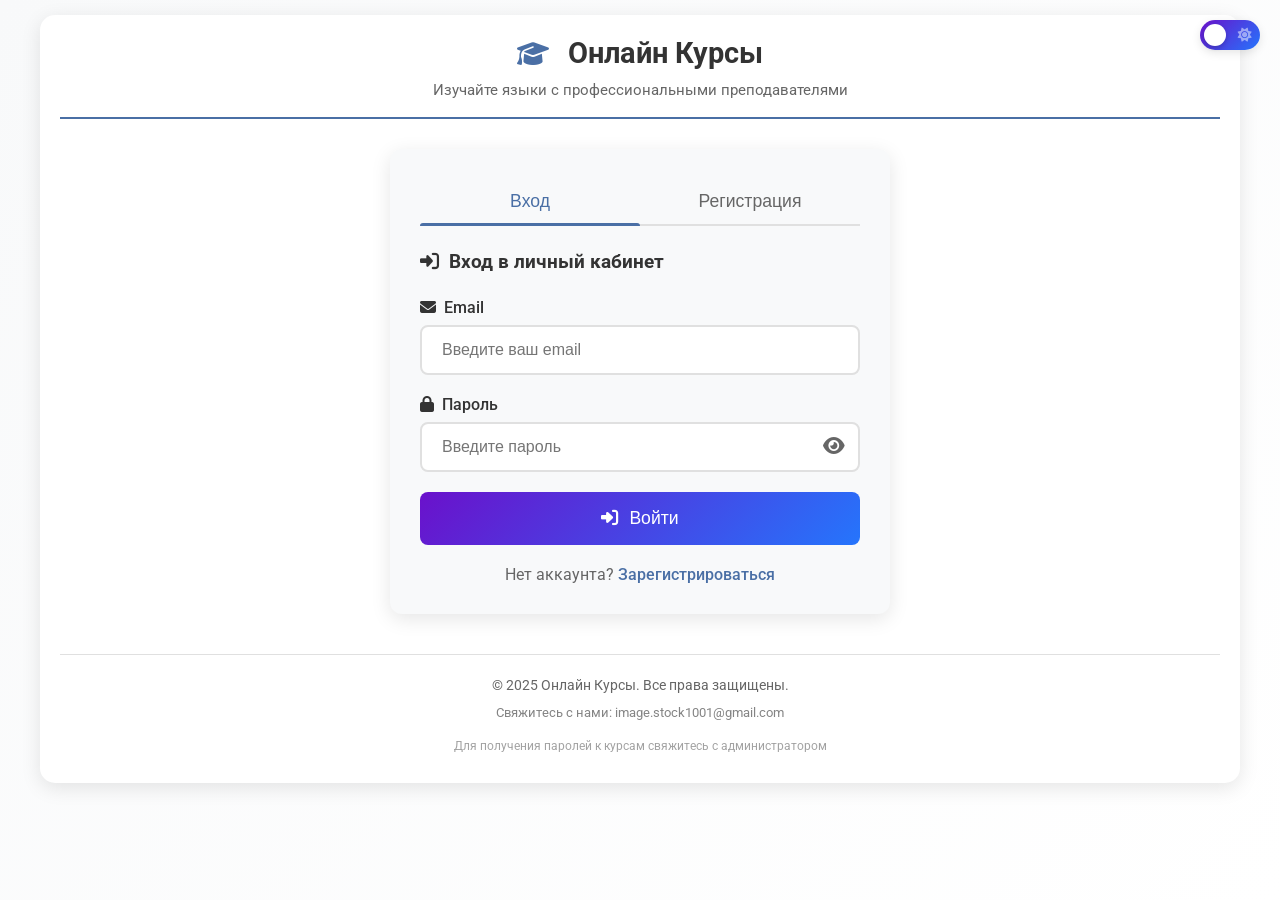
==== index.html @ f132fda6 "Add files via upload" ====
<!DOCTYPE html>
<html lang="ru">
<head>
    <meta charset="UTF-8">
    <meta name="viewport" content="width=device-width, initial-scale=1.0, maximum-scale=5.0, user-scalable=yes">
    <meta name="apple-mobile-web-app-capable" content="yes">
    <meta name="format-detection" content="telephone=no">
    <title>Онлайн Курсы</title>
    <link rel="stylesheet" href="style.css">
    <link rel="stylesheet" href="https://cdnjs.cloudflare.com/ajax/libs/font-awesome/6.4.0/css/all.min.css">
    <link href="https://fonts.googleapis.com/css2?family=Roboto:wght@300;400;500;700&display=swap" rel="stylesheet">
    <link rel="icon" href="data:image/svg+xml,<svg xmlns=%22http://www.w3.org/2000/svg%22 viewBox=%220 0 100 100%22><text y=%22.9em%22 font-size=%2290%22>📚</text></svg>">
</head>
<body>
    <!-- Переключатель темы -->
    <div class="theme-switcher">
        <button id="theme-toggle" class="theme-toggle" aria-label="Переключить тему">
            <i class="fas fa-moon"></i>
            <i class="fas fa-sun"></i>
            <span class="theme-ball"></span>
        </button>
    </div>

    <!-- Кнопка личного кабинета -->
    <div class="user-menu">
        <button id="user-menu-btn" class="user-menu-btn" aria-label="Личный кабинет">
            <i class="fas fa-user-circle"></i>
            <span id="username-display" class="username-display"></span>
        </button>
    </div>

    <div class="container">
        <!-- Шапка сайта -->
        <header>
            <h1><i class="fas fa-graduation-cap"></i> Онлайн Курсы</h1>
            <p class="subtitle">Изучайте языки с профессиональными преподавателями</p>
        </header>

        <!-- Контейнер для авторизации/регистрации -->
        <div id="auth-container" class="auth-container">
            <div class="auth-tabs">
                <button id="login-tab" class="auth-tab active">Вход</button>
                <button id="register-tab" class="auth-tab">Регистрация</button>
            </div>
            
            <!-- Форма входа -->
            <div id="login-form" class="auth-form active">
                <h3><i class="fas fa-sign-in-alt"></i> Вход в личный кабинет</h3>
                <div class="form-group">
                    <label for="login-email"><i class="fas fa-envelope"></i> Email</label>
                    <input type="email" id="login-email" placeholder="Введите ваш email" required>
                </div>
                <div class="form-group">
                    <label for="login-password"><i class="fas fa-lock"></i> Пароль</label>
                    <div class="password-input-group">
                        <input type="password" id="login-password" placeholder="Введите пароль" required>
                        <button type="button" class="toggle-password-btn" data-target="login-password">
                            <i class="fas fa-eye"></i>
                        </button>
                    </div>
                </div>
                <button id="login-btn" class="auth-btn">
                    <i class="fas fa-sign-in-alt"></i> Войти
                </button>
                <p class="auth-switch">
                    Нет аккаунта? <a href="#" id="switch-to-register">Зарегистрироваться</a>
                </p>
                <div id="login-error" class="error-message hidden"></div>
            </div>
            
            <!-- Форма регистрации -->
            <div id="register-form" class="auth-form">
                <h3><i class="fas fa-user-plus"></i> Регистрация</h3>
                <div class="form-group">
                    <label for="register-name"><i class="fas fa-user"></i> Имя</label>
                    <input type="text" id="register-name" placeholder="Введите ваше имя" required>
                </div>
                <div class="form-group">
                    <label for="register-email"><i class="fas fa-envelope"></i> Email</label>
                    <input type="email" id="register-email" placeholder="Введите ваш email" required>
                </div>
                <div class="form-group">
                    <label for="register-password"><i class="fas fa-lock"></i> Пароль</label>
                    <div class="password-input-group">
                        <input type="password" id="register-password" placeholder="Придумайте пароль (мин. 6 символов)" required>
                        <button type="button" class="toggle-password-btn" data-target="register-password">
                            <i class="fas fa-eye"></i>
                        </button>
                    </div>
                </div>
                <div class="form-group">
                    <label for="register-confirm-password"><i class="fas fa-lock"></i> Подтвердите пароль</label>
                    <div class="password-input-group">
                        <input type="password" id="register-confirm-password" placeholder="Повторите пароль" required>
                        <button type="button" class="toggle-password-btn" data-target="register-confirm-password">
                            <i class="fas fa-eye"></i>
                        </button>
                    </div>
                </div>
                <button id="register-btn" class="auth-btn">
                    <i class="fas fa-user-plus"></i> Зарегистрироваться
                </button>
                <p class="auth-switch">
                    Уже есть аккаунт? <a href="#" id="switch-to-login">Войти</a>
                </p>
                <div id="register-error" class="error-message hidden"></div>
            </div>
        </div>

        <!-- Контейнер для основного контента (виден после авторизации) -->
        <div id="main-content" class="main-content hidden">
            <!-- Разделы курсов -->
            <div class="language-selector">
                <button id="russian-btn" class="lang-btn">
                    <i class="fas fa-book"></i> <span class="btn-text">Русский язык</span>
                    <span class="lock-icon"><i class="fas fa-lock"></i></span>
                </button>
                <button id="english-btn" class="lang-btn">
                    <i class="fas fa-globe"></i> <span class="btn-text">Английский язык</span>
                    <span class="lock-icon"><i class="fas fa-lock"></i></span>
                </button>
            </div>

            <!-- Контейнер для уроков -->
            <div class="lessons-container">
                <h2 id="current-language">Выберите курс для просмотра уроков</h2>
                <div id="lessons-list" class="lessons-list">
                    <!-- Сообщение о необходимости выбора курса -->
                    <div class="select-course-message">
                        <i class="fas fa-key"></i>
                        <h3>Доступ к урокам защищен паролем</h3>
                        <p>Выберите курс и введите пароль для просмотра уроков</p>
                    </div>
                </div>
            </div>

            <!-- Модальное окно для ввода пароля -->
            <div id="password-modal" class="password-modal hidden">
                <div class="modal-content">
                    <div class="modal-header">
                        <h3><i class="fas fa-lock"></i> Требуется пароль</h3>
                        <button id="close-modal" class="close-btn">
                            <i class="fas fa-times"></i>
                        </button>
                    </div>
                    <div class="modal-body">
                        <p id="modal-message">Введите пароль для доступа к курсу</p>
                        <div class="password-input-group">
                            <input type="password" id="password-input" placeholder="Введите пароль" autocomplete="off">
                            <button id="toggle-password" class="toggle-password-btn">
                                <i class="fas fa-eye"></i>
                            </button>
                        </div>
                        <p class="password-hint">Подсказка: Пароль состоит из 5 цифр</p>
                        <div id="password-error" class="error-message hidden">
                            <i class="fas fa-exclamation-circle"></i>
                            <span>Неверный пароль. Попробуйте снова.</span>
                        </div>
                    </div>
                    <div class="modal-footer">
                        <button id="cancel-password" class="cancel-btn">
                            Отмена
                        </button>
                        <button id="submit-password" class="submit-btn">
                            Войти
                        </button>
                    </div>
                </div>
            </div>
        </div>

        <!-- Затемнение фона при открытом видео -->
        <div id="video-overlay" class="video-overlay hidden"></div>

        <!-- Плеер для видео -->
        <div id="video-player" class="video-player hidden">
            <div class="player-header">
                <h3 id="lesson-title">Название урока</h3>
                <button id="close-player" class="close-btn" aria-label="Закрыть плеер">
                    <i class="fas fa-times"></i>
                </button>
            </div>
            
            <div class="video-wrapper">
                <iframe id="youtube-video" width="560" height="315" 
                        src="" 
                        title="YouTube video player" 
                        frameborder="0" 
                        allow="accelerometer; autoplay; clipboard-write; encrypted-media; gyroscope; picture-in-picture; fullscreen"
                        allowfullscreen
                        loading="lazy">
                </iframe>
            </div>
            
            <div class="lesson-materials">
                <h4 id="materials-title"><i class="fas fa-file-alt"></i> Материалы к уроку:</h4>
                <a id="notes-link" href="#" target="_blank" class="notes-btn">
                    <i class="fas fa-download"></i> Скачать конспект (PDF)
                </a>
                <button id="back-to-lessons" class="back-btn">
                    <i class="fas fa-arrow-left"></i> <span class="btn-text">Вернуться к списку уроков</span>
                </button>
            </div>
        </div>

        <!-- Модальное окно личного кабинета -->
        <div id="user-modal" class="user-modal hidden">
            <div class="modal-content">
                <div class="modal-header">
                    <h3><i class="fas fa-user-circle"></i> Личный кабинет</h3>
                    <button id="close-user-modal" class="close-btn">
                        <i class="fas fa-times"></i>
                    </button>
                </div>
                <div class="modal-body">
                    <div class="user-info">
                        <div class="user-avatar">
                            <i class="fas fa-user-circle"></i>
                        </div>
                        <div class="user-details">
                            <h4 id="user-modal-name"></h4>
                            <p id="user-modal-email"></p>
                            <p class="user-reg-date">Зарегистрирован: <span id="user-reg-date"></span></p>
                        </div>
                    </div>
                    
                    <div class="user-progress">
                        <h4><i class="fas fa-chart-line"></i> Прогресс обучения</h4>
                        <div class="progress-stats">
                            <div class="progress-stat">
                                <span class="stat-label">Русский язык:</span>
                                <span class="stat-value" id="russian-progress">0%</span>
                                <div class="stat-bar">
                                    <div class="stat-progress" id="russian-progress-bar" style="width: 0%"></div>
                                </div>
                            </div>
                            <div class="progress-stat">
                                <span class="stat-label">Английский язык:</span>
                                <span class="stat-value" id="english-progress">0%</span>
                                <div class="stat-bar">
                                    <div class="stat-progress" id="english-progress-bar" style="width: 0%"></div>
                                </div>
                            </div>
                        </div>
                    </div>
                    
                    <div class="user-access">
                        <h4><i class="fas fa-key"></i> Доступ к курсам</h4>
                        <div class="access-list">
                            <div class="access-item">
                                <i class="fas fa-book"></i>
                                <span>Русский язык:</span>
                                <span class="access-status" id="russian-access">Заблокирован</span>
                            </div>
                            <div class="access-item">
                                <i class="fas fa-globe"></i>
                                <span>Английский язык:</span>
                                <span class="access-status" id="english-access">Заблокирован</span>
                            </div>
                        </div>
                    </div>
                </div>
                <div class="modal-footer">
                    <button id="logout-btn" class="logout-btn">
                        <i class="fas fa-sign-out-alt"></i> Выйти
                    </button>
                </div>
            </div>
        </div>

        <!-- Подвал -->
        <footer>
            <p>© 2025 Онлайн Курсы. Все права защищены.</p>
            <p class="contact">Свяжитесь с нами: image.stock1001@gmail.com</p>
            <p class="admin-hint">Для получения паролей к курсам свяжитесь с администратором</p>
        </footer>
    </div>

    <script src="script.js"></script>
</body>
</html>
---- style.css ----
/* Общие стили */
* {
    margin: 0;
    padding: 0;
    box-sizing: border-box;
    -webkit-tap-highlight-color: transparent;
}

:root {
    --primary-color: #4a6fa5;
    --secondary-color: #ff416c;
    --background-color: #ffffff;
    --surface-color: #f8f9fa;
    --text-color: #333333;
    --text-secondary: #666666;
    --border-color: #e0e0e0;
    --shadow-color: rgba(0, 0, 0, 0.1);
    --card-background: #ffffff;
    --gradient-primary: linear-gradient(135deg, #6a11cb 0%, #2575fc 100%);
    --gradient-secondary: linear-gradient(135deg, #ff416c 0%, #ff4b2b 100%);
    --gradient-success: linear-gradient(135deg, #00b09b 0%, #96c93d 100%);
    --error-color: #dc3545;
    --success-color: #28a745;
    --warning-color: #ffc107;
    --info-color: #17a2b8;
}

[data-theme="dark"] {
    --primary-color: #5d8cc9;
    --secondary-color: #ff6b8b;
    --background-color: #1a1a2e;
    --surface-color: #252537;
    --text-color: #e0e0e0;
    --text-secondary: #b0b0b0;
    --border-color: #333344;
    --shadow-color: rgba(0, 0, 0, 0.3);
    --card-background: #2d2d44;
    --gradient-primary: linear-gradient(135deg, #7a1bd6 0%, #3a85ff 100%);
    --gradient-secondary: linear-gradient(135deg, #ff6b8b 0%, #ff6b52 100%);
    --gradient-success: linear-gradient(135deg, #00d0b0 0%, #a6d93d 100%);
    --error-color: #e74c3c;
    --success-color: #2ecc71;
    --warning-color: #f39c12;
    --info-color: #3498db;
}

body {
    font-family: 'Roboto', sans-serif;
    background: linear-gradient(135deg, var(--surface-color) 0%, var(--background-color) 100%);
    min-height: 100vh;
    padding: 15px;
    color: var(--text-color);
    -webkit-font-smoothing: antialiased;
    -moz-osx-font-smoothing: grayscale;
    transition: background-color 0.3s ease, color 0.3s ease;
}

.container {
    max-width: 1200px;
    margin: 0 auto;
    background-color: var(--background-color);
    border-radius: 15px;
    box-shadow: 0 5px 20px var(--shadow-color);
    padding: 20px;
    position: relative;
    transition: background-color 0.3s ease, box-shadow 0.3s ease;
}

/* Переключатель темы */
.theme-switcher {
    position: fixed;
    top: 20px;
    right: 20px;
    z-index: 1000;
}

.theme-toggle {
    width: 60px;
    height: 30px;
    background: var(--gradient-primary);
    border: none;
    border-radius: 30px;
    cursor: pointer;
    position: relative;
    display: flex;
    align-items: center;
    justify-content: space-between;
    padding: 0 8px;
    transition: all 0.3s ease;
    box-shadow: 0 3px 10px var(--shadow-color);
}

.theme-toggle i {
    font-size: 14px;
    color: white;
    z-index: 1;
    transition: opacity 0.3s ease;
}

.theme-toggle .fa-moon {
    opacity: 1;
}

.theme-toggle .fa-sun {
    opacity: 0.5;
}

[data-theme="dark"] .theme-toggle .fa-moon {
    opacity: 0.5;
}

[data-theme="dark"] .theme-toggle .fa-sun {
    opacity: 1;
}

.theme-ball {
    position: absolute;
    left: 4px;
    width: 22px;
    height: 22px;
    background: white;
    border-radius: 50%;
    transition: transform 0.3s ease;
    box-shadow: 0 2px 5px rgba(0, 0, 0, 0.2);
}

[data-theme="dark"] .theme-ball {
    transform: translateX(30px);
}

.theme-toggle:hover {
    transform: scale(1.05);
}

.theme-toggle:active {
    transform: scale(0.95);
}

/* Кнопка личного кабинета */
.user-menu {
    position: fixed;
    top: 20px;
    left: 20px;
    z-index: 1000;
}

.user-menu-btn {
    background: var(--gradient-primary);
    color: white;
    border: none;
    border-radius: 50px;
    padding: 10px 20px;
    cursor: pointer;
    display: flex;
    align-items: center;
    gap: 10px;
    font-size: 1rem;
    font-weight: 500;
    transition: all 0.3s ease;
    box-shadow: 0 3px 10px var(--shadow-color);
}

.user-menu-btn:hover {
    transform: translateY(-2px);
    box-shadow: 0 5px 15px var(--shadow-color);
}

.user-menu-btn:active {
    transform: scale(0.95);
}

.username-display {
    display: none;
}

@media (min-width: 768px) {
    .username-display {
        display: inline;
    }
}

/* Шапка */
header {
    text-align: center;
    margin-bottom: 30px;
    padding-bottom: 15px;
    border-bottom: 2px solid var(--primary-color);
    transition: border-color 0.3s ease;
}

header h1 {
    color: var(--text-color);
    font-size: 1.8rem;
    margin-bottom: 8px;
    line-height: 1.3;
    transition: color 0.3s ease;
}

header h1 i {
    color: var(--primary-color);
    margin-right: 12px;
    font-size: 1.6rem;
    transition: color 0.3s ease;
}

.subtitle {
    color: var(--text-secondary);
    font-size: 0.95rem;
    line-height: 1.4;
    transition: color 0.3s ease;
}

/* Контейнер авторизации */
.auth-container {
    max-width: 500px;
    margin: 0 auto 40px;
    background: var(--surface-color);
    border-radius: 12px;
    padding: 30px;
    box-shadow: 0 5px 20px var(--shadow-color);
    transition: all 0.3s ease;
}

.auth-tabs {
    display: flex;
    margin-bottom: 25px;
    border-bottom: 2px solid var(--border-color);
}

.auth-tab {
    flex: 1;
    padding: 12px 20px;
    background: none;
    border: none;
    font-size: 1.1rem;
    font-weight: 500;
    color: var(--text-secondary);
    cursor: pointer;
    transition: all 0.3s ease;
    position: relative;
}

.auth-tab.active {
    color: var(--primary-color);
}

.auth-tab.active::after {
    content: '';
    position: absolute;
    bottom: -2px;
    left: 0;
    right: 0;
    height: 3px;
    background: var(--primary-color);
    border-radius: 3px 3px 0 0;
}

.auth-tab:hover:not(.active) {
    color: var(--text-color);
}

.auth-form {
    display: none;
    animation: fadeIn 0.4s ease;
}

.auth-form.active {
    display: block;
}

.auth-form h3 {
    margin-bottom: 25px;
    color: var(--text-color);
    display: flex;
    align-items: center;
    gap: 10px;
}

.form-group {
    margin-bottom: 20px;
}

.form-group label {
    display: block;
    margin-bottom: 8px;
    font-weight: 500;
    color: var(--text-color);
    display: flex;
    align-items: center;
    gap: 8px;
}

.form-group input {
    width: 100%;
    padding: 14px 20px;
    font-size: 1rem;
    border: 2px solid var(--border-color);
    border-radius: 8px;
    background: var(--background-color);
    color: var(--text-color);
    transition: all 0.3s ease;
}

.form-group input:focus {
    outline: none;
    border-color: var(--primary-color);
    box-shadow: 0 0 0 3px rgba(74, 111, 165, 0.2);
}

.password-input-group {
    position: relative;
}

.password-input-group input {
    padding-right: 50px;
}

.toggle-password-btn {
    position: absolute;
    right: 10px;
    top: 50%;
    transform: translateY(-50%);
    background: none;
    border: none;
    color: var(--text-secondary);
    cursor: pointer;
    padding: 5px;
    font-size: 1.2rem;
    transition: color 0.3s ease;
}

.toggle-password-btn:hover {
    color: var(--primary-color);
}

.auth-btn {
    width: 100%;
    padding: 16px;
    background: var(--gradient-primary);
    color: white;
    border: none;
    border-radius: 8px;
    font-size: 1.1rem;
    font-weight: 500;
    cursor: pointer;
    transition: all 0.3s ease;
    display: flex;
    align-items: center;
    justify-content: center;
    gap: 10px;
    margin-top: 10px;
}

.auth-btn:hover {
    transform: translateY(-2px);
    box-shadow: 0 5px 15px rgba(106, 17, 203, 0.3);
}

.auth-btn:active {
    transform: scale(0.98);
}

.auth-switch {
    text-align: center;
    margin-top: 20px;
    color: var(--text-secondary);
}

.auth-switch a {
    color: var(--primary-color);
    text-decoration: none;
    font-weight: 500;
    transition: color 0.3s ease;
}

.auth-switch a:hover {
    text-decoration: underline;
}

.error-message {
    background: rgba(220, 53, 69, 0.1);
    border: 1px solid var(--error-color);
    border-radius: 6px;
    padding: 12px 15px;
    margin-top: 15px;
    color: var(--error-color);
    display: none;
}

.error-message.active {
    display: block;
    animation: fadeIn 0.3s ease;
}

.success-message {
    background: rgba(40, 167, 69, 0.1);
    border: 1px solid var(--success-color);
    border-radius: 6px;
    padding: 12px 15px;
    margin-top: 15px;
    color: var(--success-color);
    display: none;
}

.success-message.active {
    display: block;
    animation: fadeIn 0.3s ease;
}

/* Основной контент */
.main-content {
    opacity: 1;
    transition: opacity 0.3s ease;
}

.main-content.hidden {
    opacity: 0;
    display: none;
}

/* Выбор языка */
.language-selector {
    display: flex;
    justify-content: center;
    gap: 15px;
    margin-bottom: 30px;
    flex-wrap: wrap;
}

.lang-btn {
    padding: 14px 20px;
    font-size: 1rem;
    border: none;
    border-radius: 50px;
    background: var(--gradient-primary);
    color: white;
    cursor: pointer;
    transition: all 0.3s ease;
    display: flex;
    align-items: center;
    justify-content: center;
    gap: 8px;
    box-shadow: 0 4px 12px rgba(106, 17, 203, 0.25);
    min-width: 140px;
    min-height: 54px;
    touch-action: manipulation;
    position: relative;
}

.lang-btn:active {
    transform: scale(0.98);
}

.lang-btn:hover {
    transform: translateY(-2px);
    box-shadow: 0 6px 18px rgba(106, 17, 203, 0.35);
}

.lang-btn.active {
    background: var(--gradient-secondary);
    box-shadow: 0 4px 12px rgba(255, 65, 108, 0.25);
}

.lang-btn.active .lock-icon {
    display: none;
}

.lock-icon {
    font-size: 0.9rem;
    opacity: 0.9;
}

.btn-text {
    font-weight: 500;
}

/* Сообщение о выборе курса */
.select-course-message {
    text-align: center;
    padding: 40px 20px;
    background: var(--surface-color);
    border-radius: 12px;
    border: 2px dashed var(--border-color);
}

.select-course-message i {
    font-size: 3rem;
    color: var(--primary-color);
    margin-bottom: 20px;
    display: block;
}

.select-course-message h3 {
    color: var(--text-color);
    margin-bottom: 15px;
    font-size: 1.5rem;
}

.select-course-message p {
    color: var(--text-secondary);
    font-size: 1rem;
    line-height: 1.5;
}

/* Контейнер уроков */
.lessons-container {
    background: var(--surface-color);
    border-radius: 12px;
    padding: 20px;
    margin-bottom: 25px;
    transition: background-color 0.3s ease;
}

.lessons-container h2 {
    color: var(--text-color);
    margin-bottom: 20px;
    text-align: center;
    font-size: 1.5rem;
    line-height: 1.3;
    padding: 0 10px;
    transition: color 0.3s ease;
}

/* Список уроков */
.lessons-list {
    display: grid;
    grid-template-columns: repeat(auto-fill, minmax(280px, 1fr));
    gap: 16px;
}

.lesson-card {
    background: var(--card-background);
    border-radius: 10px;
    padding: 18px;
    box-shadow: 0 3px 8px var(--shadow-color);
    transition: all 0.3s ease;
    border-left: 5px solid var(--primary-color);
    cursor: pointer;
    display: flex;
    flex-direction: column;
    min-height: 140px;
    touch-action: manipulation;
    position: relative;
    -webkit-user-select: none;
    user-select: none;
}

.lesson-card:active {
    transform: scale(0.98);
}

.lesson-card:hover {
    transform: translateY(-4px);
    box-shadow: 0 5px 15px var(--shadow-color);
}

.lesson-number {
    display: inline-flex;
    align-items: center;
    justify-content: center;
    background: var(--primary-color);
    color: white;
    width: 32px;
    height: 32px;
    border-radius: 50%;
    font-weight: bold;
    margin-bottom: 12px;
    font-size: 0.9rem;
    flex-shrink: 0;
}

.lesson-card h3 {
    color: var(--text-color);
    margin-bottom: 8px;
    font-size: 1.1rem;
    line-height: 1.4;
    flex-grow: 1;
    overflow: hidden;
    display: -webkit-box;
    -webkit-line-clamp: 2;
    -webkit-box-orient: vertical;
    transition: color 0.3s ease;
}

.lesson-card p {
    color: var(--text-secondary);
    font-size: 0.85rem;
    line-height: 1.4;
    margin-bottom: 12px;
    display: -webkit-box;
    -webkit-line-clamp: 2;
    -webkit-box-orient: vertical;
    overflow: hidden;
    transition: color 0.3s ease;
}

.lesson-meta {
    display: flex;
    justify-content: space-between;
    align-items: center;
    margin-top: auto;
    font-size: 0.85rem;
    color: var(--text-secondary);
    transition: color 0.3s ease;
}

.lesson-meta span {
    display: flex;
    align-items: center;
    gap: 5px;
}

/* Затемнение фона */
.video-overlay {
    position: fixed;
    top: 0;
    left: 0;
    right: 0;
    bottom: 0;
    background: rgba(0, 0, 0, 0.7);
    z-index: 999;
    opacity: 0;
    transition: opacity 0.3s ease;
    pointer-events: none;
}

.video-overlay.active {
    opacity: 1;
    pointer-events: all;
}

.video-overlay.hidden {
    display: none;
}

/* Модальные окна */
.password-modal,
.user-modal {
    position: fixed;
    top: 0;
    left: 0;
    right: 0;
    bottom: 0;
    background: rgba(0, 0, 0, 0.8);
    display: flex;
    align-items: center;
    justify-content: center;
    z-index: 2000;
    opacity: 0;
    transition: opacity 0.3s ease;
    pointer-events: none;
}

.password-modal.active,
.user-modal.active {
    opacity: 1;
    pointer-events: all;
}

.password-modal.hidden,
.user-modal.hidden {
    display: none;
}

.modal-content {
    background: var(--background-color);
    border-radius: 12px;
    width: 90%;
    max-width: 500px;
    box-shadow: 0 10px 40px rgba(0, 0, 0, 0.3);
    overflow: hidden;
    transform: translateY(-20px);
    transition: transform 0.3s ease;
}

.password-modal.active .modal-content,
.user-modal.active .modal-content {
    transform: translateY(0);
}

.modal-header {
    padding: 20px 24px;
    border-bottom: 1px solid var(--border-color);
    display: flex;
    justify-content: space-between;
    align-items: center;
    background: var(--gradient-primary);
    color: white;
}

.modal-header h3 {
    margin: 0;
    font-size: 1.3rem;
    display: flex;
    align-items: center;
    gap: 10px;
}

.modal-body {
    padding: 24px;
    max-height: 70vh;
    overflow-y: auto;
}

.modal-body p {
    margin-bottom: 20px;
    color: var(--text-color);
    font-size: 1rem;
    line-height: 1.5;
}

.password-input-group {
    position: relative;
    margin-bottom: 15px;
}

#password-input {
    width: 100%;
    padding: 14px 50px 14px 20px;
    font-size: 1.1rem;
    border: 2px solid var(--border-color);
    border-radius: 8px;
    background: var(--surface-color);
    color: var(--text-color);
    transition: all 0.3s ease;
}

#password-input:focus {
    outline: none;
    border-color: var(--primary-color);
    box-shadow: 0 0 0 3px rgba(74, 111, 165, 0.2);
}

.password-hint {
    font-size: 0.9rem !important;
    color: var(--text-secondary) !important;
    margin-top: 10px !important;
    margin-bottom: 5px !important;
    opacity: 0.8;
}

.modal-footer {
    padding: 20px 24px;
    border-top: 1px solid var(--border-color);
    display: flex;
    justify-content: flex-end;
    gap: 15px;
}

.cancel-btn, .submit-btn {
    padding: 12px 24px;
    border: none;
    border-radius: 6px;
    font-size: 1rem;
    font-weight: 500;
    cursor: pointer;
    transition: all 0.3s ease;
}

.cancel-btn {
    background: var(--surface-color);
    color: var(--text-color);
}

.cancel-btn:hover {
    background: var(--border-color);
}

.submit-btn {
    background: var(--gradient-success);
    color: white;
}

.submit-btn:hover {
    transform: translateY(-2px);
    box-shadow: 0 4px 12px rgba(0, 176, 155, 0.25);
}

/* Личный кабинет */
.user-info {
    display: flex;
    align-items: center;
    gap: 20px;
    margin-bottom: 25px;
    padding-bottom: 20px;
    border-bottom: 1px solid var(--border-color);
}

.user-avatar {
    font-size: 4rem;
    color: var(--primary-color);
}

.user-details h4 {
    margin: 0 0 5px 0;
    font-size: 1.4rem;
    color: var(--text-color);
}

.user-details p {
    margin: 0 0 5px 0;
    color: var(--text-secondary);
}

.user-reg-date {
    font-size: 0.9rem !important;
    opacity: 0.8;
}

.user-progress {
    margin-bottom: 25px;
    padding-bottom: 20px;
    border-bottom: 1px solid var(--border-color);
}

.user-progress h4,
.user-access h4 {
    margin-bottom: 15px;
    display: flex;
    align-items: center;
    gap: 10px;
    color: var(--text-color);
}

.progress-stats {
    display: flex;
    flex-direction: column;
    gap: 15px;
}

.progress-stat {
    display: flex;
    flex-direction: column;
    gap: 8px;
}

.stat-label {
    display: flex;
    justify-content: space-between;
    font-size: 0.95rem;
    color: var(--text-color);
}

.stat-value {
    font-weight: 500;
    color: var(--primary-color);
}

.stat-bar {
    height: 8px;
    background: var(--surface-color);
    border-radius: 4px;
    overflow: hidden;
}

.stat-progress {
    height: 100%;
    background: var(--gradient-primary);
    border-radius: 4px;
    transition: width 0.5s ease;
}

.access-list {
    display: flex;
    flex-direction: column;
    gap: 15px;
}

.access-item {
    display: flex;
    align-items: center;
    gap: 15px;
    padding: 12px 15px;
    background: var(--surface-color);
    border-radius: 8px;
    border-left: 4px solid var(--border-color);
}

.access-item i {
    font-size: 1.2rem;
    color: var(--primary-color);
    width: 24px;
}

.access-item span:first-of-type {
    flex: 1;
    color: var(--text-color);
}

.access-status {
    font-weight: 500;
    padding: 4px 12px;
    border-radius: 20px;
    font-size: 0.9rem;
}

.access-status:not([class*="unlocked"]) {
    background: rgba(220, 53, 69, 0.1);
    color: var(--error-color);
}

.access-status.unlocked {
    background: rgba(40, 167, 69, 0.1);
    color: var(--success-color);
}

.logout-btn {
    background: var(--gradient-secondary);
    color: white;
    border: none;
    padding: 12px 24px;
    border-radius: 6px;
    font-size: 1rem;
    font-weight: 500;
    cursor: pointer;
    transition: all 0.3s ease;
    display: flex;
    align-items: center;
    justify-content: center;
    gap: 10px;
    width: 100%;
}

.logout-btn:hover {
    transform: translateY(-2px);
    box-shadow: 0 4px 12px rgba(255, 65, 108, 0.25);
}

.logout-btn:active {
    transform: scale(0.98);
}

/* Видео плеер */
.video-player {
    position: fixed;
    top: 50%;
    left: 50%;
    transform: translate(-50%, -50%);
    background: var(--background-color);
    border-radius: 12px;
    padding: 0;
    box-shadow: 0 10px 40px rgba(0, 0, 0, 0.3);
    z-index: 1000;
    overflow: hidden;
    width: 90%;
    max-width: 900px;
    max-height: 90vh;
    display: flex;
    flex-direction: column;
    transition: opacity 0.3s ease, transform 0.3s ease, background-color 0.3s ease;
}

.video-player.hidden {
    opacity: 0;
    transform: translate(-50%, -50%) scale(0.9);
    pointer-events: none;
}

.video-player:not(.hidden) {
    opacity: 1;
    transform: translate(-50%, -50%) scale(1);
    pointer-events: all;
}

.player-header {
    display: flex;
    justify-content: space-between;
    align-items: center;
    padding: 20px 20px 15px 20px;
    border-bottom: 1px solid var(--border-color);
    background: var(--background-color);
    position: sticky;
    top: 0;
    z-index: 10;
    flex-shrink: 0;
    transition: background-color 0.3s ease, border-color 0.3s ease;
}

.player-header h3 {
    color: var(--text-color);
    font-size: 1.3rem;
    line-height: 1.4;
    margin-right: 15px;
    flex: 1;
    padding-right: 10px;
    margin: 0;
    transition: color 0.3s ease;
}

.close-btn {
    background: var(--secondary-color);
    color: white;
    border: none;
    width: 40px;
    height: 40px;
    border-radius: 50%;
    cursor: pointer;
    font-size: 1.2rem;
    display: flex;
    align-items: center;
    justify-content: center;
    transition: all 0.3s ease;
    flex-shrink: 0;
    touch-action: manipulation;
}

.close-btn:active {
    transform: scale(0.95);
}

.close-btn:hover {
    background: var(--secondary-color);
    filter: brightness(1.1);
}

.video-wrapper {
    position: relative;
    padding-bottom: 56.25%; /* 16:9 соотношение сторон */
    height: 0;
    background: #000;
    flex-shrink: 0;
}

.video-wrapper iframe {
    position: absolute;
    top: 0;
    left: 0;
    width: 100%;
    height: 100%;
    border: none;
}

/* Материалы урока */
.lesson-materials {
    background: var(--surface-color);
    padding: 20px;
    border-radius: 0;
    margin-top: 0;
    flex-shrink: 0;
    transition: background-color 0.3s ease;
}

.lesson-materials h4 {
    color: var(--text-color);
    margin-bottom: 15px;
    display: flex;
    align-items: center;
    gap: 10px;
    font-size: 1.1rem;
    transition: color 0.3s ease;
}

.notes-btn {
    display: inline-flex;
    align-items: center;
    justify-content: center;
    background: var(--gradient-success);
    color: white;
    padding: 14px 20px;
    border-radius: 50px;
    text-decoration: none;
    font-weight: 500;
    transition: all 0.3s ease;
    margin-bottom: 15px;
    box-shadow: 0 4px 12px rgba(0, 176, 155, 0.25);
    width: 100%;
    font-size: 0.95rem;
    touch-action: manipulation;
    gap: 8px;
}

.notes-btn:active {
    transform: scale(0.98);
}

.notes-btn:hover {
    transform: translateY(-2px);
    box-shadow: 0 6px 16px rgba(0, 176, 155, 0.35);
}

.back-btn {
    background: #6c757d;
    color: white;
    border: none;
    padding: 14px 20px;
    border-radius: 50px;
    cursor: pointer;
    font-weight: 500;
    transition: all 0.3s ease;
    display: flex;
    align-items: center;
    justify-content: center;
    gap: 8px;
    width: 100%;
    font-size: 0.95rem;
    touch-action: manipulation;
}

.back-btn:active {
    transform: scale(0.98);
}

.back-btn:hover {
    background: #5a6268;
    transform: translateY(-2px);
}

/* Подвал */
footer {
    text-align: center;
    margin-top: 30px;
    padding-top: 20px;
    border-top: 1px solid var(--border-color);
    color: var(--text-secondary);
    font-size: 0.85rem;
    line-height: 1.5;
    transition: color 0.3s ease, border-color 0.3s ease;
}

footer p {
    margin-bottom: 8px;
}

.contact {
    font-size: 0.8rem;
    opacity: 0.8;
}

.admin-hint {
    font-size: 0.75rem;
    opacity: 0.6;
    margin-top: 15px !important;
}

/* Анимации */
@keyframes fadeIn {
    from { 
        opacity: 0; 
        transform: translateY(15px); 
    }
    to { 
        opacity: 1; 
        transform: translateY(0); 
    }
}

@keyframes modalSlideIn {
    from { 
        opacity: 0; 
        transform: translate(-50%, -50%) scale(0.9); 
    }
    to { 
        opacity: 1; 
        transform: translate(-50%, -50%) scale(1); 
    }
}

@keyframes shake {
    0%, 100% { transform: translateX(0); }
    10%, 30%, 50%, 70%, 90% { transform: translateX(-5px); }
    20%, 40%, 60%, 80% { transform: translateX(5px); }
}

.lesson-card {
    animation: fadeIn 0.4s ease forwards;
    animation-delay: calc(var(--index, 0) * 0.05s);
}

.video-player:not(.hidden) {
    animation: modalSlideIn 0.3s ease-out;
}

.shake {
    animation: shake 0.5s ease-in-out;
}

/* Адаптивность для очень маленьких экранов */
@media (max-width: 480px) {
    .container {
        padding: 15px;
        border-radius: 12px;
    }
    
    .theme-switcher {
        top: 10px;
        right: 10px;
    }
    
    .theme-toggle {
        width: 50px;
        height: 26px;
    }
    
    .theme-ball {
        width: 20px;
        height: 20px;
    }
    
    [data-theme="dark"] .theme-ball {
        transform: translateX(24px);
    }
    
    .user-menu {
        top: 10px;
        left: 10px;
    }
    
    .user-menu-btn {
        padding: 8px 15px;
        font-size: 0.9rem;
    }
    
    header h1 {
        font-size: 1.6rem;
        margin-top: 40px;
    }
    
    .subtitle {
        font-size: 0.9rem;
    }
    
    .auth-container {
        padding: 20px 15px;
        margin-bottom: 30px;
    }
    
    .auth-tab {
        padding: 10px 15px;
        font-size: 1rem;
    }
    
    .language-selector {
        flex-direction: column;
        align-items: stretch;
        gap: 12px;
    }
    
    .lang-btn {
        width: 100%;
        min-width: auto;
        justify-content: center;
        padding: 16px 20px;
    }
    
    .lessons-container {
        padding: 15px;
    }
    
    .lessons-container h2 {
        font-size: 1.3rem;
        margin-bottom: 15px;
    }
    
    .lessons-list {
        grid-template-columns: 1fr;
        gap: 12px;
    }
    
    .lesson-card {
        padding: 16px;
        min-height: 130px;
    }
    
    .lesson-card h3 {
        font-size: 1rem;
    }
    
    .modal-content {
        width: 95%;
        margin: 10px;
    }
    
    .modal-header, .modal-body, .modal-footer {
        padding: 15px;
    }
    
    .user-info {
        flex-direction: column;
        text-align: center;
        gap: 15px;
    }
    
    .user-avatar {
        font-size: 3rem;
    }
    
    .video-player {
        width: 95%;
        border-radius: 8px;
    }
    
    .player-header {
        padding: 15px 15px 10px 15px;
    }
    
    .player-header h3 {
        font-size: 1.1rem;
    }
    
    .close-btn {
        width: 36px;
        height: 36px;
    }
    
    .lesson-materials {
        padding: 15px;
    }
    
    .notes-btn,
    .back-btn {
        padding: 12px 16px;
        font-size: 0.9rem;
    }
    
    footer {
        font-size: 0.8rem;
        margin-top: 20px;
    }
}

/* Планшеты и средние экраны */
@media (min-width: 481px) and (max-width: 768px) {
    .container {
        padding: 20px;
    }
    
    header h1 {
        font-size: 2rem;
    }
    
    .lessons-list {
        grid-template-columns: repeat(auto-fill, minmax(240px, 1fr));
        gap: 15px;
    }
    
    .lang-btn {
        padding: 16px 24px;
        font-size: 1.1rem;
    }
}

/* Большие экраны */
@media (min-width: 769px) and (max-width: 1024px) {
    .lessons-list {
        grid-template-columns: repeat(auto-fill, minmax(280px, 1fr));
        gap: 18px;
    }
}

/* Улучшения для касаний на мобильных */
@media (hover: none) and (pointer: coarse) {
    .lesson-card:hover {
        transform: none;
    }
    
    .lang-btn:hover,
    .notes-btn:hover,
    .back-btn:hover,
    .auth-btn:hover {
        transform: none;
    }
    
    .lesson-card:active {
        background-color: var(--surface-color);
    }
}

/* Поддержка landscape ориентации */
@media (max-height: 600px) and (orientation: landscape) {
    .container {
        padding: 10px;
    }
    
    header {
        margin-bottom: 20px;
    }
    
    .auth-container {
        margin-bottom: 20px;
    }
    
    .language-selector {
        margin-bottom: 20px;
    }
    
    .lessons-list {
        grid-template-columns: repeat(auto-fill, minmax(200px, 1fr));
    }
    
    .lesson-card {
        min-height: 120px;
        padding: 12px;
    }
    
    .modal-content {
        max-height: 90vh;
        overflow-y: auto;
    }
    
    .video-player {
        max-height: 95vh;
    }
    
    .video-wrapper {
        padding-bottom: 45%;
    }
}

/* iOS специфичные стили */
@supports (-webkit-touch-callout: none) {
    .container {
        padding-bottom: max(20px, env(safe-area-inset-bottom));
    }
    
    .video-player {
        padding-top: env(safe-area-inset-top);
    }
}

/* Улучшения доступности */
@media (prefers-reduced-motion: reduce) {
    * {
        animation-duration: 0.01ms !important;
        animation-iteration-count: 1 !important;
        transition-duration: 0.01ms !important;
    }
}
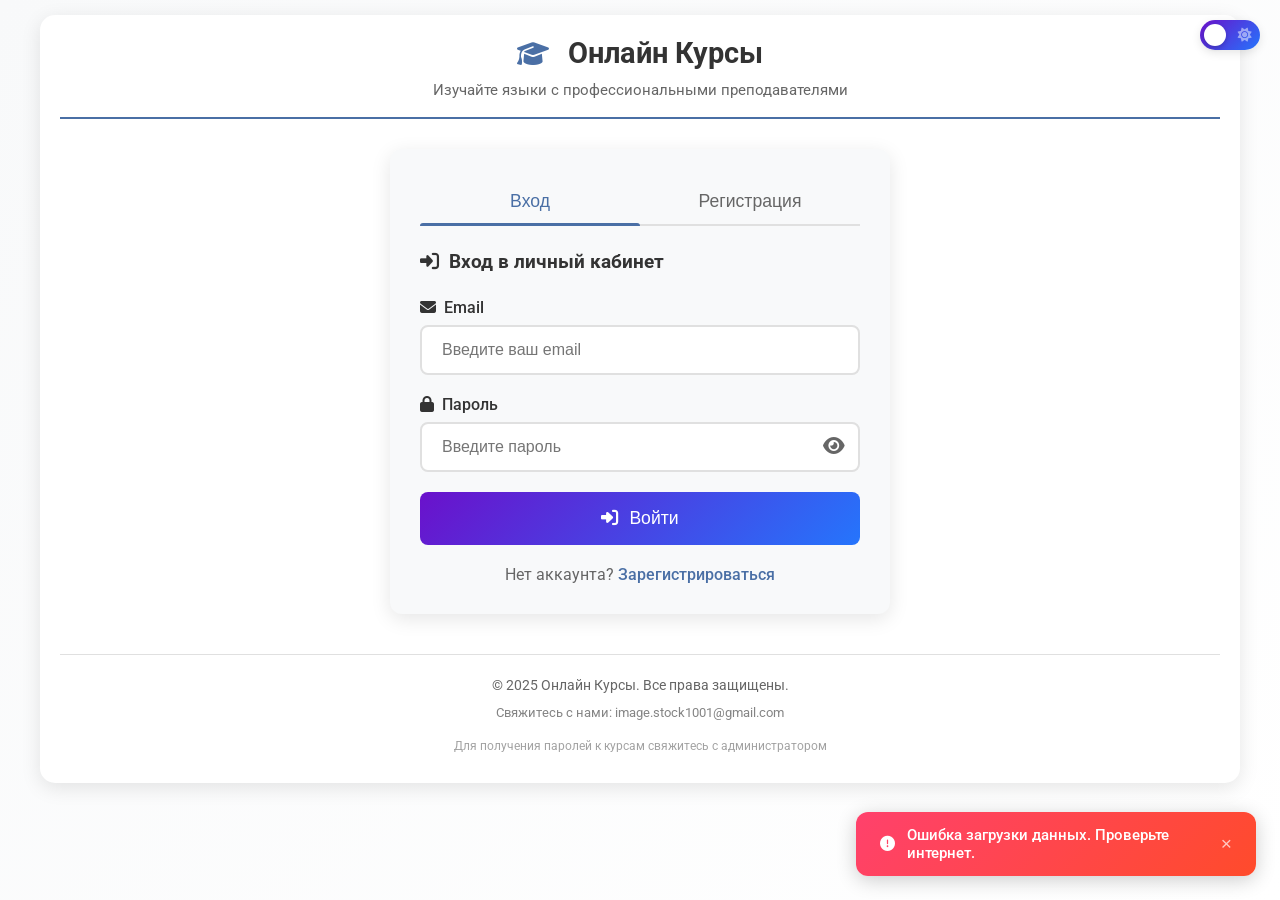
==== commit de4d7abd: "Add files via upload" ====
--- a/index.html
+++ b/index.html
@@ -12,6 +12,12 @@
     <link rel="icon" href="data:image/svg+xml,<svg xmlns=%22http://www.w3.org/2000/svg%22 viewBox=%220 0 100 100%22><text y=%22.9em%22 font-size=%2290%22>📚</text></svg>">
 </head>
 <body>
+
+    <!-- Индикатор загрузки -->
+    <div class="loading-overlay" id="loadingOverlay">
+        <div class="loading-spinner"></div>
+    </div>
+
     <!-- Переключатель темы -->
     <div class="theme-switcher">
         <button id="theme-toggle" class="theme-toggle" aria-label="Переключить тему">
@@ -65,7 +71,7 @@
                 <p class="auth-switch">
                     Нет аккаунта? <a href="#" id="switch-to-register">Зарегистрироваться</a>
                 </p>
-                <div id="login-error" class="error-message hidden"></div>
+                <div id="login-error" class="error-message"></div>
             </div>
             
             <!-- Форма регистрации -->
@@ -103,11 +109,12 @@
                 <p class="auth-switch">
                     Уже есть аккаунт? <a href="#" id="switch-to-login">Войти</a>
                 </p>
-                <div id="register-error" class="error-message hidden"></div>
-            </div>
-        </div>
-
-        <!-- Контейнер для основного контента (виден после авторизации) -->
+                <div id="register-error" class="error-message"></div>
+                <div id="register-success" class="success-message"></div>
+            </div>
+        </div>
+
+        <!-- Контейнер для основного контента -->
         <div id="main-content" class="main-content hidden">
             <!-- Разделы курсов -->
             <div class="language-selector">
@@ -125,7 +132,6 @@
             <div class="lessons-container">
                 <h2 id="current-language">Выберите курс для просмотра уроков</h2>
                 <div id="lessons-list" class="lessons-list">
-                    <!-- Сообщение о необходимости выбора курса -->
                     <div class="select-course-message">
                         <i class="fas fa-key"></i>
                         <h3>Доступ к урокам защищен паролем</h3>
@@ -152,18 +158,14 @@
                             </button>
                         </div>
                         <p class="password-hint">Подсказка: Пароль состоит из 5 цифр</p>
-                        <div id="password-error" class="error-message hidden">
+                        <div id="password-error" class="error-message">
                             <i class="fas fa-exclamation-circle"></i>
                             <span>Неверный пароль. Попробуйте снова.</span>
                         </div>
                     </div>
                     <div class="modal-footer">
-                        <button id="cancel-password" class="cancel-btn">
-                            Отмена
-                        </button>
-                        <button id="submit-password" class="submit-btn">
-                            Войти
-                        </button>
+                        <button id="cancel-password" class="cancel-btn">Отмена</button>
+                        <button id="submit-password" class="submit-btn">Войти</button>
                     </div>
                 </div>
             </div>
@@ -221,6 +223,35 @@
                             <h4 id="user-modal-name"></h4>
                             <p id="user-modal-email"></p>
                             <p class="user-reg-date">Зарегистрирован: <span id="user-reg-date"></span></p>
+                        </div>
+                    </div>
+                    
+                    <div class="trial-period">
+                        <h4><i class="fas fa-clock"></i> Пробный период</h4>
+                        <p class="trial-description">Попробуйте бесплатно первый урок каждого курса</p>
+                        <div class="trial-buttons">
+                            <button id="trial-russian-btn" class="trial-btn">
+                                <i class="fas fa-book"></i> Русский язык
+                            </button>
+                            <button id="trial-english-btn" class="trial-btn">
+                                <i class="fas fa-globe"></i> Английский язык
+                            </button>
+                        </div>
+                    </div>
+                    
+                    <div class="user-access">
+                        <h4><i class="fas fa-key"></i> Доступ к курсам</h4>
+                        <div class="access-list">
+                            <div class="access-item">
+                                <i class="fas fa-book"></i>
+                                <span>Русский язык:</span>
+                                <span class="access-status" id="russian-access">Заблокирован</span>
+                            </div>
+                            <div class="access-item">
+                                <i class="fas fa-globe"></i>
+                                <span>Английский язык:</span>
+                                <span class="access-status" id="english-access">Заблокирован</span>
+                            </div>
                         </div>
                     </div>
                     
@@ -243,22 +274,6 @@
                             </div>
                         </div>
                     </div>
-                    
-                    <div class="user-access">
-                        <h4><i class="fas fa-key"></i> Доступ к курсам</h4>
-                        <div class="access-list">
-                            <div class="access-item">
-                                <i class="fas fa-book"></i>
-                                <span>Русский язык:</span>
-                                <span class="access-status" id="russian-access">Заблокирован</span>
-                            </div>
-                            <div class="access-item">
-                                <i class="fas fa-globe"></i>
-                                <span>Английский язык:</span>
-                                <span class="access-status" id="english-access">Заблокирован</span>
-                            </div>
-                        </div>
-                    </div>
                 </div>
                 <div class="modal-footer">
                     <button id="logout-btn" class="logout-btn">
@@ -276,6 +291,7 @@
         </footer>
     </div>
 
+    <!-- Подключаем скрипт -->
     <script src="script.js"></script>
 </body>
 </html>
--- a/style.css
+++ b/style.css
@@ -1,4 +1,6 @@
-/* Общие стили */
+/* ============================================================
+   ОСНОВНЫЕ СТИЛИ
+   ============================================================ */
 * {
     margin: 0;
     padding: 0;
@@ -51,7 +53,6 @@
     padding: 15px;
     color: var(--text-color);
     -webkit-font-smoothing: antialiased;
-    -moz-osx-font-smoothing: grayscale;
     transition: background-color 0.3s ease, color 0.3s ease;
 }
 
@@ -66,7 +67,9 @@
     transition: background-color 0.3s ease, box-shadow 0.3s ease;
 }
 
-/* Переключатель темы */
+/* ============================================================
+   ПЕРЕКЛЮЧАТЕЛЬ ТЕМЫ
+   ============================================================ */
 .theme-switcher {
     position: fixed;
     top: 20px;
@@ -97,21 +100,10 @@
     transition: opacity 0.3s ease;
 }
 
-.theme-toggle .fa-moon {
-    opacity: 1;
-}
-
-.theme-toggle .fa-sun {
-    opacity: 0.5;
-}
-
-[data-theme="dark"] .theme-toggle .fa-moon {
-    opacity: 0.5;
-}
-
-[data-theme="dark"] .theme-toggle .fa-sun {
-    opacity: 1;
-}
+.theme-toggle .fa-moon { opacity: 1; }
+.theme-toggle .fa-sun { opacity: 0.5; }
+[data-theme="dark"] .theme-toggle .fa-moon { opacity: 0.5; }
+[data-theme="dark"] .theme-toggle .fa-sun { opacity: 1; }
 
 .theme-ball {
     position: absolute;
@@ -128,15 +120,12 @@
     transform: translateX(30px);
 }
 
-.theme-toggle:hover {
-    transform: scale(1.05);
-}
-
-.theme-toggle:active {
-    transform: scale(0.95);
-}
-
-/* Кнопка личного кабинета */
+.theme-toggle:hover { transform: scale(1.05); }
+.theme-toggle:active { transform: scale(0.95); }
+
+/* ============================================================
+   ЛИЧНЫЙ КАБИНЕТ
+   ============================================================ */
 .user-menu {
     position: fixed;
     top: 20px;
@@ -165,21 +154,16 @@
     box-shadow: 0 5px 15px var(--shadow-color);
 }
 
-.user-menu-btn:active {
-    transform: scale(0.95);
-}
-
-.username-display {
-    display: none;
-}
+.user-menu-btn:active { transform: scale(0.95); }
+.username-display { display: none; }
 
 @media (min-width: 768px) {
-    .username-display {
-        display: inline;
-    }
-}
-
-/* Шапка */
+    .username-display { display: inline; }
+}
+
+/* ============================================================
+   ШАПКА
+   ============================================================ */
 header {
     text-align: center;
     margin-bottom: 30px;
@@ -210,7 +194,9 @@
     transition: color 0.3s ease;
 }
 
-/* Контейнер авторизации */
+/* ============================================================
+   АВТОРИЗАЦИЯ
+   ============================================================ */
 .auth-container {
     max-width: 500px;
     margin: 0 auto 40px;
@@ -255,18 +241,14 @@
     border-radius: 3px 3px 0 0;
 }
 
-.auth-tab:hover:not(.active) {
-    color: var(--text-color);
-}
+.auth-tab:hover:not(.active) { color: var(--text-color); }
 
 .auth-form {
     display: none;
     animation: fadeIn 0.4s ease;
 }
 
-.auth-form.active {
-    display: block;
-}
+.auth-form.active { display: block; }
 
 .auth-form h3 {
     margin-bottom: 25px;
@@ -276,6 +258,9 @@
     gap: 10px;
 }
 
+/* ============================================================
+   ФОРМЫ
+   ============================================================ */
 .form-group {
     margin-bottom: 20px;
 }
@@ -329,9 +314,7 @@
     transition: color 0.3s ease;
 }
 
-.toggle-password-btn:hover {
-    color: var(--primary-color);
-}
+.toggle-password-btn:hover { color: var(--primary-color); }
 
 .auth-btn {
     width: 100%;
@@ -356,9 +339,7 @@
     box-shadow: 0 5px 15px rgba(106, 17, 203, 0.3);
 }
 
-.auth-btn:active {
-    transform: scale(0.98);
-}
+.auth-btn:active { transform: scale(0.98); }
 
 .auth-switch {
     text-align: center;
@@ -373,9 +354,7 @@
     transition: color 0.3s ease;
 }
 
-.auth-switch a:hover {
-    text-decoration: underline;
-}
+.auth-switch a:hover { text-decoration: underline; }
 
 .error-message {
     background: rgba(220, 53, 69, 0.1);
@@ -407,7 +386,9 @@
     animation: fadeIn 0.3s ease;
 }
 
-/* Основной контент */
+/* ============================================================
+   ОСНОВНОЙ КОНТЕНТ
+   ============================================================ */
 .main-content {
     opacity: 1;
     transition: opacity 0.3s ease;
@@ -418,7 +399,6 @@
     display: none;
 }
 
-/* Выбор языка */
 .language-selector {
     display: flex;
     justify-content: center;
@@ -447,10 +427,7 @@
     position: relative;
 }
 
-.lang-btn:active {
-    transform: scale(0.98);
-}
-
+.lang-btn:active { transform: scale(0.98); }
 .lang-btn:hover {
     transform: translateY(-2px);
     box-shadow: 0 6px 18px rgba(106, 17, 203, 0.35);
@@ -461,48 +438,18 @@
     box-shadow: 0 4px 12px rgba(255, 65, 108, 0.25);
 }
 
-.lang-btn.active .lock-icon {
-    display: none;
-}
+.lang-btn.active .lock-icon { display: none; }
 
 .lock-icon {
     font-size: 0.9rem;
     opacity: 0.9;
 }
 
-.btn-text {
-    font-weight: 500;
-}
-
-/* Сообщение о выборе курса */
-.select-course-message {
-    text-align: center;
-    padding: 40px 20px;
-    background: var(--surface-color);
-    border-radius: 12px;
-    border: 2px dashed var(--border-color);
-}
-
-.select-course-message i {
-    font-size: 3rem;
-    color: var(--primary-color);
-    margin-bottom: 20px;
-    display: block;
-}
-
-.select-course-message h3 {
-    color: var(--text-color);
-    margin-bottom: 15px;
-    font-size: 1.5rem;
-}
-
-.select-course-message p {
-    color: var(--text-secondary);
-    font-size: 1rem;
-    line-height: 1.5;
-}
-
-/* Контейнер уроков */
+.btn-text { font-weight: 500; }
+
+/* ============================================================
+   УРОКИ
+   ============================================================ */
 .lessons-container {
     background: var(--surface-color);
     border-radius: 12px;
@@ -521,7 +468,6 @@
     transition: color 0.3s ease;
 }
 
-/* Список уроков */
 .lessons-list {
     display: grid;
     grid-template-columns: repeat(auto-fill, minmax(280px, 1fr));
@@ -545,10 +491,7 @@
     user-select: none;
 }
 
-.lesson-card:active {
-    transform: scale(0.98);
-}
-
+.lesson-card:active { transform: scale(0.98); }
 .lesson-card:hover {
     transform: translateY(-4px);
     box-shadow: 0 5px 15px var(--shadow-color);
@@ -610,7 +553,36 @@
     gap: 5px;
 }
 
-/* Затемнение фона */
+.select-course-message {
+    text-align: center;
+    padding: 40px 20px;
+    background: var(--surface-color);
+    border-radius: 12px;
+    border: 2px dashed var(--border-color);
+}
+
+.select-course-message i {
+    font-size: 3rem;
+    color: var(--primary-color);
+    margin-bottom: 20px;
+    display: block;
+}
+
+.select-course-message h3 {
+    color: var(--text-color);
+    margin-bottom: 15px;
+    font-size: 1.5rem;
+}
+
+.select-course-message p {
+    color: var(--text-secondary);
+    font-size: 1rem;
+    line-height: 1.5;
+}
+
+/* ============================================================
+   ВИДЕО ПЛЕЕР
+   ============================================================ */
 .video-overlay {
     position: fixed;
     top: 0;
@@ -629,308 +601,8 @@
     pointer-events: all;
 }
 
-.video-overlay.hidden {
-    display: none;
-}
-
-/* Модальные окна */
-.password-modal,
-.user-modal {
-    position: fixed;
-    top: 0;
-    left: 0;
-    right: 0;
-    bottom: 0;
-    background: rgba(0, 0, 0, 0.8);
-    display: flex;
-    align-items: center;
-    justify-content: center;
-    z-index: 2000;
-    opacity: 0;
-    transition: opacity 0.3s ease;
-    pointer-events: none;
-}
-
-.password-modal.active,
-.user-modal.active {
-    opacity: 1;
-    pointer-events: all;
-}
-
-.password-modal.hidden,
-.user-modal.hidden {
-    display: none;
-}
-
-.modal-content {
-    background: var(--background-color);
-    border-radius: 12px;
-    width: 90%;
-    max-width: 500px;
-    box-shadow: 0 10px 40px rgba(0, 0, 0, 0.3);
-    overflow: hidden;
-    transform: translateY(-20px);
-    transition: transform 0.3s ease;
-}
-
-.password-modal.active .modal-content,
-.user-modal.active .modal-content {
-    transform: translateY(0);
-}
-
-.modal-header {
-    padding: 20px 24px;
-    border-bottom: 1px solid var(--border-color);
-    display: flex;
-    justify-content: space-between;
-    align-items: center;
-    background: var(--gradient-primary);
-    color: white;
-}
-
-.modal-header h3 {
-    margin: 0;
-    font-size: 1.3rem;
-    display: flex;
-    align-items: center;
-    gap: 10px;
-}
-
-.modal-body {
-    padding: 24px;
-    max-height: 70vh;
-    overflow-y: auto;
-}
-
-.modal-body p {
-    margin-bottom: 20px;
-    color: var(--text-color);
-    font-size: 1rem;
-    line-height: 1.5;
-}
-
-.password-input-group {
-    position: relative;
-    margin-bottom: 15px;
-}
-
-#password-input {
-    width: 100%;
-    padding: 14px 50px 14px 20px;
-    font-size: 1.1rem;
-    border: 2px solid var(--border-color);
-    border-radius: 8px;
-    background: var(--surface-color);
-    color: var(--text-color);
-    transition: all 0.3s ease;
-}
-
-#password-input:focus {
-    outline: none;
-    border-color: var(--primary-color);
-    box-shadow: 0 0 0 3px rgba(74, 111, 165, 0.2);
-}
-
-.password-hint {
-    font-size: 0.9rem !important;
-    color: var(--text-secondary) !important;
-    margin-top: 10px !important;
-    margin-bottom: 5px !important;
-    opacity: 0.8;
-}
-
-.modal-footer {
-    padding: 20px 24px;
-    border-top: 1px solid var(--border-color);
-    display: flex;
-    justify-content: flex-end;
-    gap: 15px;
-}
-
-.cancel-btn, .submit-btn {
-    padding: 12px 24px;
-    border: none;
-    border-radius: 6px;
-    font-size: 1rem;
-    font-weight: 500;
-    cursor: pointer;
-    transition: all 0.3s ease;
-}
-
-.cancel-btn {
-    background: var(--surface-color);
-    color: var(--text-color);
-}
-
-.cancel-btn:hover {
-    background: var(--border-color);
-}
-
-.submit-btn {
-    background: var(--gradient-success);
-    color: white;
-}
-
-.submit-btn:hover {
-    transform: translateY(-2px);
-    box-shadow: 0 4px 12px rgba(0, 176, 155, 0.25);
-}
-
-/* Личный кабинет */
-.user-info {
-    display: flex;
-    align-items: center;
-    gap: 20px;
-    margin-bottom: 25px;
-    padding-bottom: 20px;
-    border-bottom: 1px solid var(--border-color);
-}
-
-.user-avatar {
-    font-size: 4rem;
-    color: var(--primary-color);
-}
-
-.user-details h4 {
-    margin: 0 0 5px 0;
-    font-size: 1.4rem;
-    color: var(--text-color);
-}
-
-.user-details p {
-    margin: 0 0 5px 0;
-    color: var(--text-secondary);
-}
-
-.user-reg-date {
-    font-size: 0.9rem !important;
-    opacity: 0.8;
-}
-
-.user-progress {
-    margin-bottom: 25px;
-    padding-bottom: 20px;
-    border-bottom: 1px solid var(--border-color);
-}
-
-.user-progress h4,
-.user-access h4 {
-    margin-bottom: 15px;
-    display: flex;
-    align-items: center;
-    gap: 10px;
-    color: var(--text-color);
-}
-
-.progress-stats {
-    display: flex;
-    flex-direction: column;
-    gap: 15px;
-}
-
-.progress-stat {
-    display: flex;
-    flex-direction: column;
-    gap: 8px;
-}
-
-.stat-label {
-    display: flex;
-    justify-content: space-between;
-    font-size: 0.95rem;
-    color: var(--text-color);
-}
-
-.stat-value {
-    font-weight: 500;
-    color: var(--primary-color);
-}
-
-.stat-bar {
-    height: 8px;
-    background: var(--surface-color);
-    border-radius: 4px;
-    overflow: hidden;
-}
-
-.stat-progress {
-    height: 100%;
-    background: var(--gradient-primary);
-    border-radius: 4px;
-    transition: width 0.5s ease;
-}
-
-.access-list {
-    display: flex;
-    flex-direction: column;
-    gap: 15px;
-}
-
-.access-item {
-    display: flex;
-    align-items: center;
-    gap: 15px;
-    padding: 12px 15px;
-    background: var(--surface-color);
-    border-radius: 8px;
-    border-left: 4px solid var(--border-color);
-}
-
-.access-item i {
-    font-size: 1.2rem;
-    color: var(--primary-color);
-    width: 24px;
-}
-
-.access-item span:first-of-type {
-    flex: 1;
-    color: var(--text-color);
-}
-
-.access-status {
-    font-weight: 500;
-    padding: 4px 12px;
-    border-radius: 20px;
-    font-size: 0.9rem;
-}
-
-.access-status:not([class*="unlocked"]) {
-    background: rgba(220, 53, 69, 0.1);
-    color: var(--error-color);
-}
-
-.access-status.unlocked {
-    background: rgba(40, 167, 69, 0.1);
-    color: var(--success-color);
-}
-
-.logout-btn {
-    background: var(--gradient-secondary);
-    color: white;
-    border: none;
-    padding: 12px 24px;
-    border-radius: 6px;
-    font-size: 1rem;
-    font-weight: 500;
-    cursor: pointer;
-    transition: all 0.3s ease;
-    display: flex;
-    align-items: center;
-    justify-content: center;
-    gap: 10px;
-    width: 100%;
-}
-
-.logout-btn:hover {
-    transform: translateY(-2px);
-    box-shadow: 0 4px 12px rgba(255, 65, 108, 0.25);
-}
-
-.logout-btn:active {
-    transform: scale(0.98);
-}
-
-/* Видео плеер */
+.video-overlay.hidden { display: none; }
+
 .video-player {
     position: fixed;
     top: 50%;
@@ -947,7 +619,7 @@
     max-height: 90vh;
     display: flex;
     flex-direction: column;
-    transition: opacity 0.3s ease, transform 0.3s ease, background-color 0.3s ease;
+    transition: opacity 0.3s ease, transform 0.3s ease;
 }
 
 .video-player.hidden {
@@ -973,7 +645,6 @@
     top: 0;
     z-index: 10;
     flex-shrink: 0;
-    transition: background-color 0.3s ease, border-color 0.3s ease;
 }
 
 .player-header h3 {
@@ -984,7 +655,6 @@
     flex: 1;
     padding-right: 10px;
     margin: 0;
-    transition: color 0.3s ease;
 }
 
 .close-btn {
@@ -1004,10 +674,7 @@
     touch-action: manipulation;
 }
 
-.close-btn:active {
-    transform: scale(0.95);
-}
-
+.close-btn:active { transform: scale(0.95); }
 .close-btn:hover {
     background: var(--secondary-color);
     filter: brightness(1.1);
@@ -1015,7 +682,7 @@
 
 .video-wrapper {
     position: relative;
-    padding-bottom: 56.25%; /* 16:9 соотношение сторон */
+    padding-bottom: 56.25%;
     height: 0;
     background: #000;
     flex-shrink: 0;
@@ -1030,14 +697,10 @@
     border: none;
 }
 
-/* Материалы урока */
 .lesson-materials {
     background: var(--surface-color);
     padding: 20px;
-    border-radius: 0;
-    margin-top: 0;
     flex-shrink: 0;
-    transition: background-color 0.3s ease;
 }
 
 .lesson-materials h4 {
@@ -1047,7 +710,6 @@
     align-items: center;
     gap: 10px;
     font-size: 1.1rem;
-    transition: color 0.3s ease;
 }
 
 .notes-btn {
@@ -1069,10 +731,7 @@
     gap: 8px;
 }
 
-.notes-btn:active {
-    transform: scale(0.98);
-}
-
+.notes-btn:active { transform: scale(0.98); }
 .notes-btn:hover {
     transform: translateY(-2px);
     box-shadow: 0 6px 16px rgba(0, 176, 155, 0.35);
@@ -1096,16 +755,407 @@
     touch-action: manipulation;
 }
 
-.back-btn:active {
-    transform: scale(0.98);
-}
-
+.back-btn:active { transform: scale(0.98); }
 .back-btn:hover {
     background: #5a6268;
     transform: translateY(-2px);
 }
 
-/* Подвал */
+/* ============================================================
+   МОДАЛЬНЫЕ ОКНА
+   ============================================================ */
+.password-modal,
+.user-modal {
+    position: fixed;
+    top: 0;
+    left: 0;
+    right: 0;
+    bottom: 0;
+    background: rgba(0, 0, 0, 0.8);
+    display: flex;
+    align-items: center;
+    justify-content: center;
+    z-index: 2000;
+    opacity: 0;
+    transition: opacity 0.3s ease;
+    pointer-events: none;
+}
+
+.password-modal.active,
+.user-modal.active {
+    opacity: 1;
+    pointer-events: all;
+}
+
+.password-modal.hidden,
+.user-modal.hidden { display: none; }
+
+.modal-content {
+    background: var(--background-color);
+    border-radius: 12px;
+    width: 90%;
+    max-width: 500px;
+    box-shadow: 0 10px 40px rgba(0, 0, 0, 0.3);
+    overflow: hidden;
+    transform: translateY(-20px);
+    transition: transform 0.3s ease;
+}
+
+.password-modal.active .modal-content,
+.user-modal.active .modal-content {
+    transform: translateY(0);
+}
+
+.modal-header {
+    padding: 20px 24px;
+    border-bottom: 1px solid var(--border-color);
+    display: flex;
+    justify-content: space-between;
+    align-items: center;
+    background: var(--gradient-primary);
+    color: white;
+}
+
+.modal-header h3 {
+    margin: 0;
+    font-size: 1.3rem;
+    display: flex;
+    align-items: center;
+    gap: 10px;
+}
+
+.modal-body {
+    padding: 24px;
+    max-height: 70vh;
+    overflow-y: auto;
+}
+
+.modal-body p {
+    margin-bottom: 20px;
+    color: var(--text-color);
+    font-size: 1rem;
+    line-height: 1.5;
+}
+
+#password-input {
+    width: 100%;
+    padding: 14px 50px 14px 20px;
+    font-size: 1.1rem;
+    border: 2px solid var(--border-color);
+    border-radius: 8px;
+    background: var(--surface-color);
+    color: var(--text-color);
+    transition: all 0.3s ease;
+}
+
+#password-input:focus {
+    outline: none;
+    border-color: var(--primary-color);
+    box-shadow: 0 0 0 3px rgba(74, 111, 165, 0.2);
+}
+
+.password-hint {
+    font-size: 0.9rem !important;
+    color: var(--text-secondary) !important;
+    margin-top: 10px !important;
+    margin-bottom: 5px !important;
+    opacity: 0.8;
+}
+
+.modal-footer {
+    padding: 20px 24px;
+    border-top: 1px solid var(--border-color);
+    display: flex;
+    justify-content: flex-end;
+    gap: 15px;
+}
+
+.cancel-btn, .submit-btn {
+    padding: 12px 24px;
+    border: none;
+    border-radius: 6px;
+    font-size: 1rem;
+    font-weight: 500;
+    cursor: pointer;
+    transition: all 0.3s ease;
+}
+
+.cancel-btn {
+    background: var(--surface-color);
+    color: var(--text-color);
+}
+
+.cancel-btn:hover { background: var(--border-color); }
+
+.submit-btn {
+    background: var(--gradient-success);
+    color: white;
+}
+
+.submit-btn:hover {
+    transform: translateY(-2px);
+    box-shadow: 0 4px 12px rgba(0, 176, 155, 0.25);
+}
+
+/* ============================================================
+   ЛИЧНЫЙ КАБИНЕТ (МОДАЛЬНОЕ ОКНО)
+   ============================================================ */
+.user-info {
+    display: flex;
+    align-items: center;
+    gap: 20px;
+    margin-bottom: 25px;
+    padding-bottom: 20px;
+    border-bottom: 1px solid var(--border-color);
+}
+
+.user-avatar {
+    font-size: 4rem;
+    color: var(--primary-color);
+}
+
+.user-details h4 {
+    margin: 0 0 5px 0;
+    font-size: 1.4rem;
+    color: var(--text-color);
+}
+
+.user-details p {
+    margin: 0 0 5px 0;
+    color: var(--text-secondary);
+}
+
+.user-reg-date {
+    font-size: 0.9rem !important;
+    opacity: 0.8;
+}
+
+.trial-period {
+    margin-bottom: 25px;
+    padding-bottom: 20px;
+    border-bottom: 1px solid var(--border-color);
+}
+
+.trial-period h4 {
+    margin-bottom: 10px;
+    display: flex;
+    align-items: center;
+    gap: 10px;
+    color: var(--text-color);
+}
+
+.trial-description {
+    color: var(--text-secondary);
+    font-size: 0.9rem;
+    margin-bottom: 15px;
+    line-height: 1.4;
+}
+
+.trial-buttons {
+    display: flex;
+    flex-direction: column;
+    gap: 12px;
+}
+
+@media (min-width: 481px) {
+    .trial-buttons { flex-direction: row; }
+}
+
+.trial-btn {
+    flex: 1;
+    padding: 12px 20px;
+    background: var(--gradient-primary);
+    color: white;
+    border: none;
+    border-radius: 8px;
+    font-size: 1rem;
+    font-weight: 500;
+    cursor: pointer;
+    transition: all 0.3s ease;
+    display: flex;
+    align-items: center;
+    justify-content: center;
+    gap: 10px;
+    box-shadow: 0 4px 12px rgba(106, 17, 203, 0.25);
+}
+
+.trial-btn:hover {
+    transform: translateY(-2px);
+    box-shadow: 0 6px 18px rgba(106, 17, 203, 0.35);
+}
+
+.trial-btn:active { transform: scale(0.98); }
+.trial-btn i { font-size: 1.2rem; }
+
+.user-progress {
+    margin-bottom: 25px;
+    padding-bottom: 20px;
+    border-bottom: 1px solid var(--border-color);
+}
+
+.user-progress h4,
+.user-access h4 {
+    margin-bottom: 15px;
+    display: flex;
+    align-items: center;
+    gap: 10px;
+    color: var(--text-color);
+}
+
+.progress-stats {
+    display: flex;
+    flex-direction: column;
+    gap: 15px;
+}
+
+.progress-stat {
+    display: flex;
+    flex-direction: column;
+    gap: 8px;
+}
+
+.stat-label {
+    display: flex;
+    justify-content: space-between;
+    font-size: 0.95rem;
+    color: var(--text-color);
+}
+
+.stat-value {
+    font-weight: 500;
+    color: var(--primary-color);
+}
+
+.stat-bar {
+    height: 8px;
+    background: var(--surface-color);
+    border-radius: 4px;
+    overflow: hidden;
+}
+
+.stat-progress {
+    height: 100%;
+    background: var(--gradient-primary);
+    border-radius: 4px;
+    transition: width 0.5s ease;
+}
+
+.access-list {
+    display: flex;
+    flex-direction: column;
+    gap: 15px;
+}
+
+.access-item {
+    display: flex;
+    align-items: center;
+    gap: 15px;
+    padding: 12px 15px;
+    background: var(--surface-color);
+    border-radius: 8px;
+    border-left: 4px solid var(--border-color);
+}
+
+.access-item i {
+    font-size: 1.2rem;
+    color: var(--primary-color);
+    width: 24px;
+}
+
+.access-item span:first-of-type {
+    flex: 1;
+    color: var(--text-color);
+}
+
+.access-status {
+    font-weight: 500;
+    padding: 4px 12px;
+    border-radius: 20px;
+    font-size: 0.9rem;
+}
+
+.access-status:not([class*="unlocked"]) {
+    background: rgba(220, 53, 69, 0.1);
+    color: var(--error-color);
+}
+
+.access-status.unlocked {
+    background: rgba(40, 167, 69, 0.1);
+    color: var(--success-color);
+}
+
+.logout-btn {
+    background: var(--gradient-secondary);
+    color: white;
+    border: none;
+    padding: 12px 24px;
+    border-radius: 6px;
+    font-size: 1rem;
+    font-weight: 500;
+    cursor: pointer;
+    transition: all 0.3s ease;
+    display: flex;
+    align-items: center;
+    justify-content: center;
+    gap: 10px;
+    width: 100%;
+}
+
+.logout-btn:hover {
+    transform: translateY(-2px);
+    box-shadow: 0 4px 12px rgba(255, 65, 108, 0.25);
+}
+
+.logout-btn:active { transform: scale(0.98); }
+
+/* ============================================================
+   ПРОБНЫЙ РЕЖИМ
+   ============================================================ */
+.lesson-card.trial-available { border-left-color: var(--warning-color); }
+.lesson-card.trial-available .lesson-number { background: var(--warning-color); }
+
+.lesson-card.trial-locked {
+    opacity: 0.6;
+    filter: grayscale(0.5);
+    cursor: not-allowed;
+    pointer-events: none;
+}
+
+.lesson-card.trial-locked .lesson-number { background: var(--text-secondary); }
+.lesson-card.trial-locked h3,
+.lesson-card.trial-locked p,
+.lesson-card.trial-locked .lesson-meta { color: var(--text-secondary); }
+
+.trial-badge {
+    display: inline-block;
+    background: var(--warning-color);
+    color: white;
+    font-size: 0.7rem;
+    padding: 2px 8px;
+    border-radius: 10px;
+    margin-left: 8px;
+    font-weight: 500;
+    vertical-align: middle;
+}
+
+.trial-message {
+    text-align: center;
+    padding: 15px;
+    background: rgba(255, 193, 7, 0.1);
+    border: 1px solid var(--warning-color);
+    border-radius: 8px;
+    margin-bottom: 20px;
+    color: var(--text-color);
+}
+
+.trial-message i {
+    color: var(--warning-color);
+    margin-right: 8px;
+}
+
+/* ============================================================
+   ПОДВАЛ
+   ============================================================ */
 footer {
     text-align: center;
     margin-top: 30px;
@@ -1117,42 +1167,73 @@
     transition: color 0.3s ease, border-color 0.3s ease;
 }
 
-footer p {
-    margin-bottom: 8px;
-}
-
+footer p { margin-bottom: 8px; }
 .contact {
     font-size: 0.8rem;
     opacity: 0.8;
 }
-
 .admin-hint {
     font-size: 0.75rem;
     opacity: 0.6;
     margin-top: 15px !important;
 }
 
-/* Анимации */
+.admin-link {
+    color: var(--text-secondary);
+    text-decoration: none;
+    font-size: 0.8rem;
+    opacity: 0.5;
+    transition: opacity 0.3s ease;
+    display: inline-block;
+    margin-top: 10px;
+}
+
+.admin-link:hover {
+    opacity: 1;
+    color: var(--primary-color);
+}
+
+/* ============================================================
+   ИНДИКАТОР ЗАГРУЗКИ
+   ============================================================ */
+.loading-overlay {
+    position: fixed;
+    top: 0;
+    left: 0;
+    right: 0;
+    bottom: 0;
+    background: rgba(0, 0, 0, 0.5);
+    z-index: 99999;
+    display: none;
+    align-items: center;
+    justify-content: center;
+    backdrop-filter: blur(4px);
+}
+
+.loading-overlay.active {
+    display: flex;
+}
+
+.loading-spinner {
+    width: 50px;
+    height: 50px;
+    border: 4px solid rgba(255, 255, 255, 0.3);
+    border-top-color: #fff;
+    border-radius: 50%;
+    animation: spin 0.8s linear infinite;
+}
+
+/* ============================================================
+   АНИМАЦИИ
+   ============================================================ */
 @keyframes fadeIn {
-    from { 
-        opacity: 0; 
-        transform: translateY(15px); 
-    }
-    to { 
-        opacity: 1; 
-        transform: translateY(0); 
-    }
+    from { opacity: 0; transform: translateY(15px); }
+    to { opacity: 1; transform: translateY(0); }
 }
 
 @keyframes modalSlideIn {
-    from { 
-        opacity: 0; 
-        transform: translate(-50%, -50%) scale(0.9); 
-    }
-    to { 
-        opacity: 1; 
-        transform: translate(-50%, -50%) scale(1); 
-    }
+    from { opacity: 0; transform: translate(-50%, -50%) scale(0.9); }
+    to { opacity: 1; transform: translate(-50%, -50%) scale(1); }
 }
 
 @keyframes shake {
@@ -1161,267 +1242,58 @@
     20%, 40%, 60%, 80% { transform: translateX(5px); }
 }
 
-.lesson-card {
-    animation: fadeIn 0.4s ease forwards;
-    animation-delay: calc(var(--index, 0) * 0.05s);
-}
-
-.video-player:not(.hidden) {
-    animation: modalSlideIn 0.3s ease-out;
-}
-
-.shake {
-    animation: shake 0.5s ease-in-out;
-}
-
-/* Адаптивность для очень маленьких экранов */
+@keyframes spin {
+    to { transform: rotate(360deg); }
+}
+
+.lesson-card { animation: fadeIn 0.4s ease forwards; }
+.video-player:not(.hidden) { animation: modalSlideIn 0.3s ease-out; }
+.shake { animation: shake 0.5s ease-in-out; }
+
+/* ============================================================
+   АДАПТИВНОСТЬ
+   ============================================================ */
 @media (max-width: 480px) {
-    .container {
-        padding: 15px;
-        border-radius: 12px;
-    }
-    
-    .theme-switcher {
-        top: 10px;
-        right: 10px;
-    }
-    
-    .theme-toggle {
-        width: 50px;
-        height: 26px;
-    }
-    
-    .theme-ball {
-        width: 20px;
-        height: 20px;
-    }
-    
-    [data-theme="dark"] .theme-ball {
-        transform: translateX(24px);
-    }
-    
-    .user-menu {
-        top: 10px;
-        left: 10px;
-    }
-    
-    .user-menu-btn {
-        padding: 8px 15px;
-        font-size: 0.9rem;
-    }
-    
-    header h1 {
-        font-size: 1.6rem;
-        margin-top: 40px;
-    }
-    
-    .subtitle {
-        font-size: 0.9rem;
-    }
-    
-    .auth-container {
-        padding: 20px 15px;
-        margin-bottom: 30px;
-    }
-    
-    .auth-tab {
-        padding: 10px 15px;
-        font-size: 1rem;
-    }
-    
-    .language-selector {
-        flex-direction: column;
-        align-items: stretch;
-        gap: 12px;
-    }
-    
-    .lang-btn {
-        width: 100%;
-        min-width: auto;
-        justify-content: center;
-        padding: 16px 20px;
-    }
-    
-    .lessons-container {
-        padding: 15px;
-    }
-    
-    .lessons-container h2 {
-        font-size: 1.3rem;
-        margin-bottom: 15px;
-    }
-    
-    .lessons-list {
-        grid-template-columns: 1fr;
-        gap: 12px;
-    }
-    
-    .lesson-card {
-        padding: 16px;
-        min-height: 130px;
-    }
-    
-    .lesson-card h3 {
-        font-size: 1rem;
-    }
-    
-    .modal-content {
-        width: 95%;
-        margin: 10px;
-    }
-    
-    .modal-header, .modal-body, .modal-footer {
-        padding: 15px;
-    }
-    
-    .user-info {
-        flex-direction: column;
-        text-align: center;
-        gap: 15px;
-    }
-    
-    .user-avatar {
-        font-size: 3rem;
-    }
-    
-    .video-player {
-        width: 95%;
-        border-radius: 8px;
-    }
-    
-    .player-header {
-        padding: 15px 15px 10px 15px;
-    }
-    
-    .player-header h3 {
-        font-size: 1.1rem;
-    }
-    
-    .close-btn {
-        width: 36px;
-        height: 36px;
-    }
-    
-    .lesson-materials {
-        padding: 15px;
-    }
-    
-    .notes-btn,
-    .back-btn {
-        padding: 12px 16px;
-        font-size: 0.9rem;
-    }
-    
-    footer {
-        font-size: 0.8rem;
-        margin-top: 20px;
-    }
-}
-
-/* Планшеты и средние экраны */
+    .container { padding: 15px; border-radius: 12px; }
+    .theme-switcher { top: 10px; right: 10px; }
+    .theme-toggle { width: 50px; height: 26px; }
+    .theme-ball { width: 20px; height: 20px; }
+    [data-theme="dark"] .theme-ball { transform: translateX(24px); }
+    .user-menu { top: 10px; left: 10px; }
+    .user-menu-btn { padding: 8px 15px; font-size: 0.9rem; }
+    header h1 { font-size: 1.6rem; margin-top: 40px; }
+    .subtitle { font-size: 0.9rem; }
+    .auth-container { padding: 20px 15px; margin-bottom: 30px; }
+    .auth-tab { padding: 10px 15px; font-size: 1rem; }
+    .language-selector { flex-direction: column; align-items: stretch; gap: 12px; }
+    .lang-btn { width: 100%; min-width: auto; justify-content: center; padding: 16px 20px; }
+    .lessons-container { padding: 15px; }
+    .lessons-container h2 { font-size: 1.3rem; margin-bottom: 15px; }
+    .lessons-list { grid-template-columns: 1fr; gap: 12px; }
+    .lesson-card { padding: 16px; min-height: 130px; }
+    .lesson-card h3 { font-size: 1rem; }
+    .modal-content { width: 95%; margin: 10px; }
+    .modal-header, .modal-body, .modal-footer { padding: 15px; }
+    .user-info { flex-direction: column; text-align: center; gap: 15px; }
+    .user-avatar { font-size: 3rem; }
+    .video-player { width: 95%; border-radius: 8px; }
+    .player-header { padding: 15px 15px 10px 15px; }
+    .player-header h3 { font-size: 1.1rem; }
+    .close-btn { width: 36px; height: 36px; }
+    .lesson-materials { padding: 15px; }
+    .notes-btn, .back-btn { padding: 12px 16px; font-size: 0.9rem; }
+    footer { font-size: 0.8rem; margin-top: 20px; }
+}
+
 @media (min-width: 481px) and (max-width: 768px) {
-    .container {
-        padding: 20px;
-    }
-    
-    header h1 {
-        font-size: 2rem;
-    }
-    
-    .lessons-list {
-        grid-template-columns: repeat(auto-fill, minmax(240px, 1fr));
-        gap: 15px;
-    }
-    
-    .lang-btn {
-        padding: 16px 24px;
-        font-size: 1.1rem;
-    }
-}
-
-/* Большие экраны */
-@media (min-width: 769px) and (max-width: 1024px) {
-    .lessons-list {
-        grid-template-columns: repeat(auto-fill, minmax(280px, 1fr));
-        gap: 18px;
-    }
-}
-
-/* Улучшения для касаний на мобильных */
+    .container { padding: 20px; }
+    header h1 { font-size: 2rem; }
+    .lessons-list { grid-template-columns: repeat(auto-fill, minmax(240px, 1fr)); gap: 15px; }
+    .lang-btn { padding: 16px 24px; font-size: 1.1rem; }
+}
+
 @media (hover: none) and (pointer: coarse) {
-    .lesson-card:hover {
-        transform: none;
-    }
-    
-    .lang-btn:hover,
-    .notes-btn:hover,
-    .back-btn:hover,
-    .auth-btn:hover {
-        transform: none;
-    }
-    
-    .lesson-card:active {
-        background-color: var(--surface-color);
-    }
-}
-
-/* Поддержка landscape ориентации */
-@media (max-height: 600px) and (orientation: landscape) {
-    .container {
-        padding: 10px;
-    }
-    
-    header {
-        margin-bottom: 20px;
-    }
-    
-    .auth-container {
-        margin-bottom: 20px;
-    }
-    
-    .language-selector {
-        margin-bottom: 20px;
-    }
-    
-    .lessons-list {
-        grid-template-columns: repeat(auto-fill, minmax(200px, 1fr));
-    }
-    
-    .lesson-card {
-        min-height: 120px;
-        padding: 12px;
-    }
-    
-    .modal-content {
-        max-height: 90vh;
-        overflow-y: auto;
-    }
-    
-    .video-player {
-        max-height: 95vh;
-    }
-    
-    .video-wrapper {
-        padding-bottom: 45%;
-    }
-}
-
-/* iOS специфичные стили */
-@supports (-webkit-touch-callout: none) {
-    .container {
-        padding-bottom: max(20px, env(safe-area-inset-bottom));
-    }
-    
-    .video-player {
-        padding-top: env(safe-area-inset-top);
-    }
-}
-
-/* Улучшения доступности */
-@media (prefers-reduced-motion: reduce) {
-    * {
-        animation-duration: 0.01ms !important;
-        animation-iteration-count: 1 !important;
-        transition-duration: 0.01ms !important;
-    }
+    .lesson-card:hover { transform: none; }
+    .lang-btn:hover, .notes-btn:hover, .back-btn:hover, .auth-btn:hover { transform: none; }
+    .lesson-card:active { background-color: var(--surface-color); }
 }
